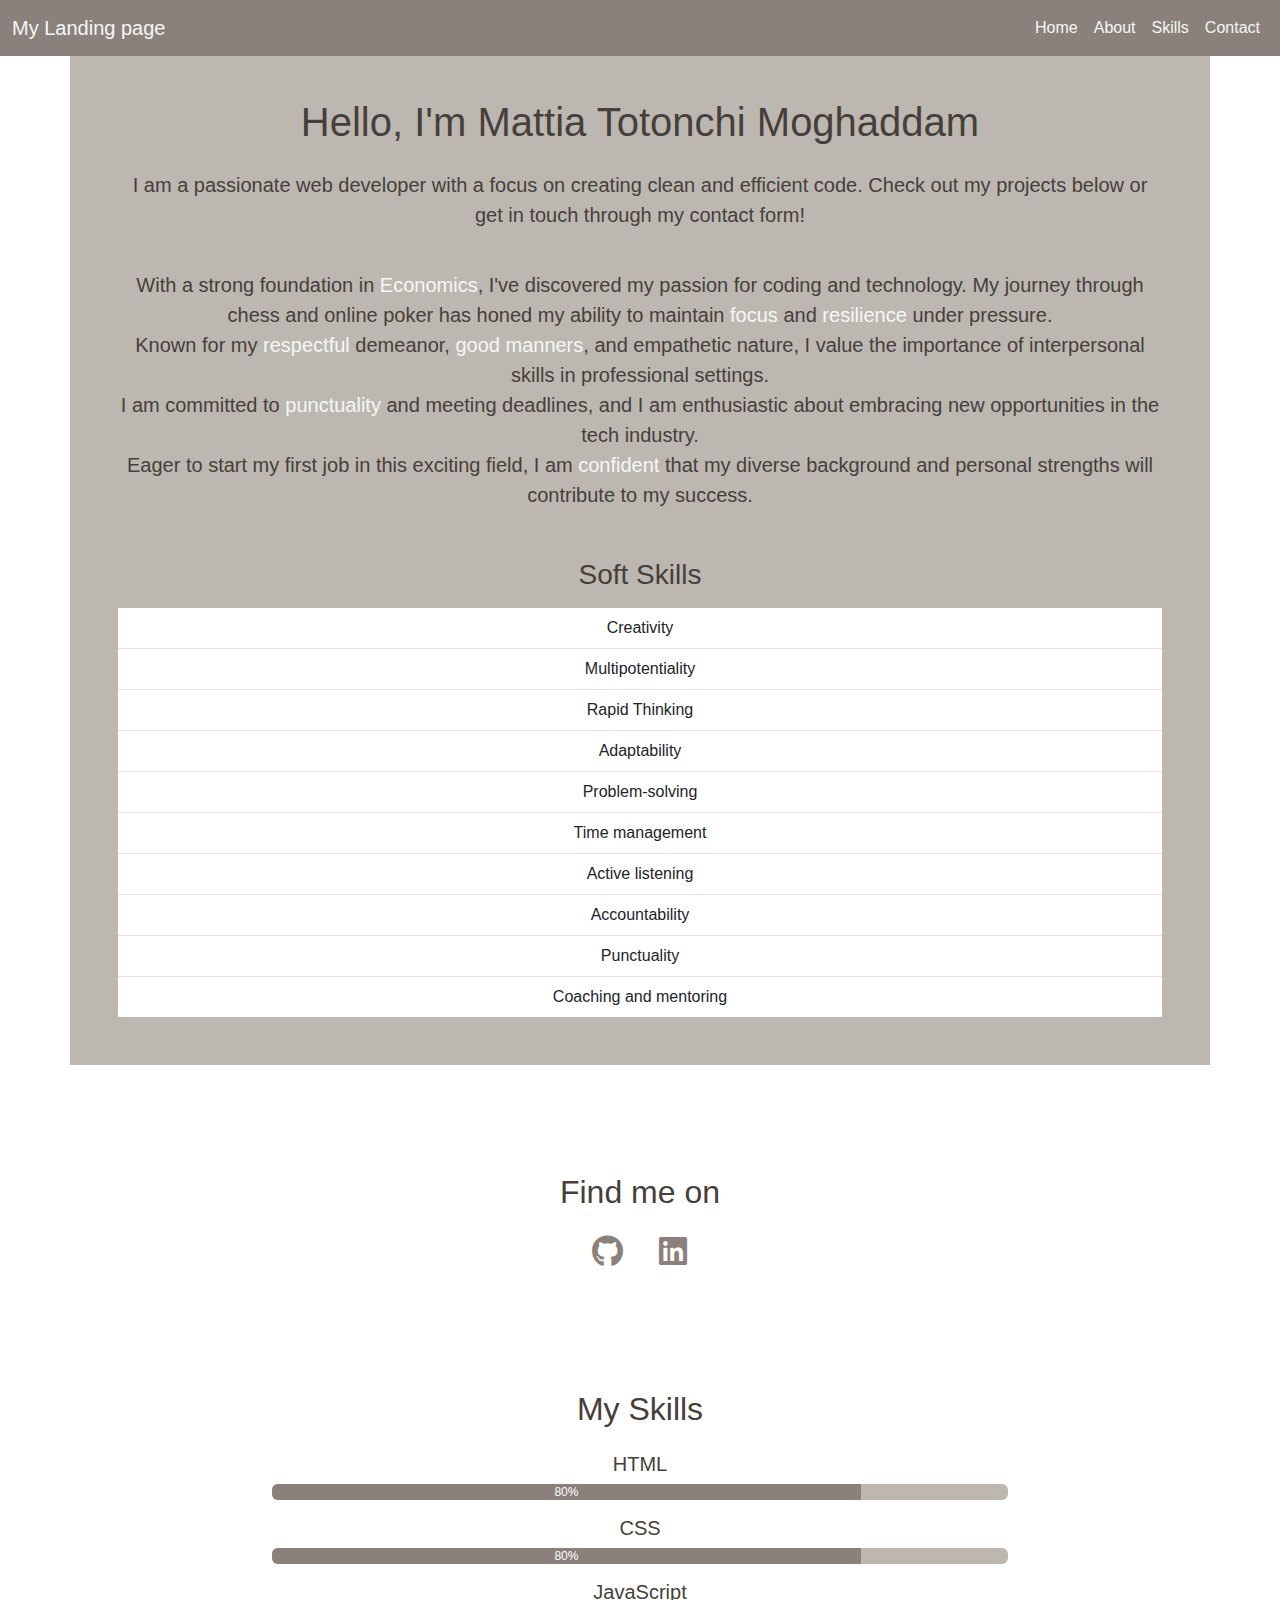
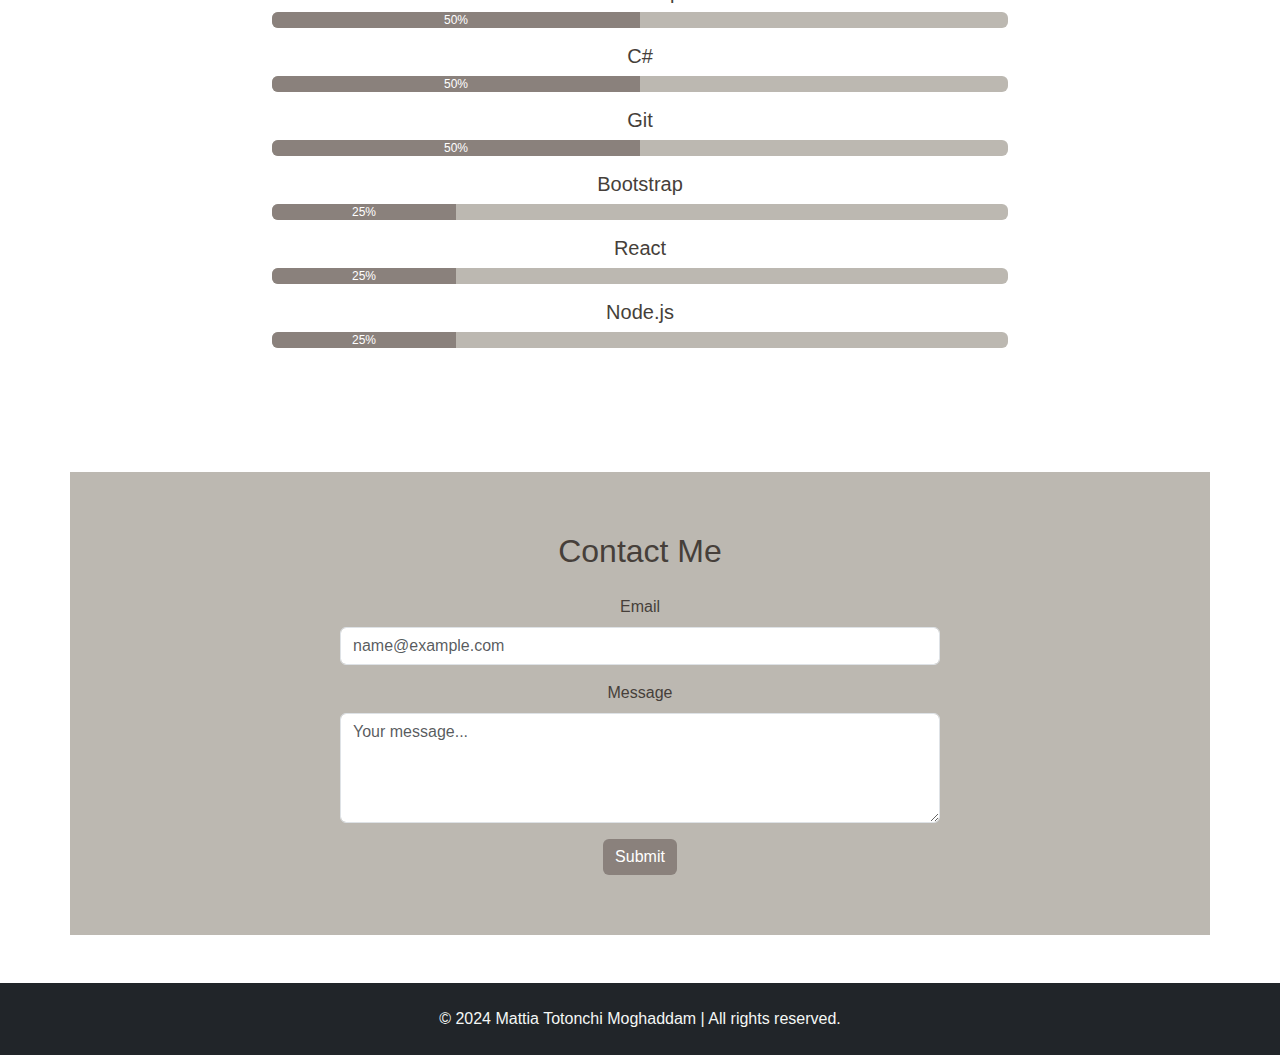
==== esercitazioni/bootstrap-landing_page/index.html @ 6051b634 "bootstrap page" ====
<!DOCTYPE html>
<html lang="en">

<head>
    <meta charset="UTF-8">
    <meta name="viewport" content="width=device-width, initial-scale=1.0">
    <title>My Landing Page</title>
    <!-- Bootstrap CDN -->
    <link href="https://cdn.jsdelivr.net/npm/bootstrap@5.3.3/dist/css/bootstrap.min.css" rel="stylesheet">
    <!-- Font Awesome CDN for Icons -->
    <link rel="stylesheet" href="https://cdnjs.cloudflare.com/ajax/libs/font-awesome/6.0.0-beta3/css/all.min.css">
    <style>
        /* Color Palette */
        :root {
            --primary-color: #8a817c;
            --background-light: #bcb8b1;
            --text-color-dark: #463f3a;
            --progress-bg: #bcb8b1;
            --melon: #E0AFA0;
        }

        body {
            font-family: Arial, sans-serif;
            margin-top: 50px;
            color: var(--text-color-dark);
        }

        /* Navbar styling */
        .navbar {
            background-color: var(--primary-color);
        }

        .navbar-brand,
        .navbar-nav .nav-link {
            color: #F4F7F5 !important;
        }

        .navbar-nav .nav-link:hover {
            color: var(--melon) !important;
        }

        /* Section styling */
        section {
            padding: 60px 0;
        }

        #about,
        #contact {
            background-color: var(--background-light);
        }

        /* Social links styling */
        #social-links a {
            color: var(--primary-color);
            margin: 0 15px;
        }

        #social-links a:hover {
            color: var(--melon);
        }

        /* Progress bars styling */
        .progress {
            background-color: var(--progress-bg);
        }

        .progress-bar {
            background-color: var(--primary-color);
        }

        /* Button styling */
        .btn-primary {
            background-color: var(--primary-color);
            border: none;
        }
        .btn-primary:hover {
            background-color: var(--melon);
        }

        /* Footer styling */
        footer {
            background-color: var(--primary-color);
            color: #F4F7F5;
        }

        footer p {
            margin: 0;
        }

        #softSkills li:hover {
            background-color: var(--melon);
        }
        #skills h5:hover {
            background-color: var(--melon);
        }
        span {
            color: #F4F7F5;
        }
    </style>
</head>

<body>
    <!-- Navbar -->
    <nav class="navbar navbar-expand-lg fixed-top">
        <div class="container-fluid">
            <a class="navbar-brand" href="#">My Landing page</a>
            <button class="navbar-toggler" type="button" data-bs-toggle="collapse" data-bs-target="#navbarNav"
                aria-controls="navbarNav" aria-expanded="false" aria-label="Toggle navigation">
                <span class="navbar-toggler-icon"></span>
            </button>
            <div class="collapse navbar-collapse" id="navbarNav">
                <ul class="navbar-nav ms-auto">
                    <li class="nav-item">
                        <a class="nav-link active" aria-current="page" href="#">Home</a>
                    </li>
                    <li class="nav-item">
                        <a class="nav-link" href="#about">About</a>
                    </li>
                    <li class="nav-item">
                        <a class="nav-link" href="#skills">Skills</a>
                    </li>
                    <li class="nav-item">
                        <a class="nav-link" href="#contact">Contact</a>
                    </li>
                </ul>
            </div>
        </div>
    </nav>

    <!-- Introduction Section -->
    <section id="about" class="container my-5 p-lg-5 text-center">
        <h1 class="mb-4">Hello, I'm Mattia Totonchi Moghaddam</h1>
        <p class="lead">I am a passionate web developer with a focus on creating clean and efficient code. Check out my
            projects below or get in touch through my contact form!</p>
        <br>
        <p class="lead">With a strong foundation in <span>Economics</span>, I've discovered my passion for coding and technology. My
            journey through chess and online poker has honed my ability to maintain <span>focus</span> and <span>resilience</span> under
            pressure.<br>
            Known for my <span>respectful</span> demeanor, <span>good manners</span>, and empathetic nature, I value the importance of
            interpersonal skills in professional settings.<br>
            I am committed to <span>punctuality</span> and meeting deadlines, and I am enthusiastic about embracing new opportunities
            in the tech industry.<br>
            Eager to start my first job in this exciting field, I am <span>confident</span> that my diverse background and personal
            strengths will contribute to my success.
        </p>

        <!-- Soft Skills List -->
        <h3 class="mt-5 mb-3">Soft Skills</h3>
        <ul id="softSkills" class="list-group list-group-flush text-start text-sm-center">
            <li class="list-group-item">Creativity</li>
            <li class="list-group-item">Multipotentiality</li>
            <li class="list-group-item">Rapid Thinking</li>
            <li class="list-group-item">Adaptability</li>
            <li class="list-group-item">Problem-solving</li>
            <li class="list-group-item">Time management</li>
            <li class="list-group-item">Active listening</li>
            <li class="list-group-item">Accountability</li>
            <li class="list-group-item">Punctuality</li>
            <li class="list-group-item">Coaching and mentoring</li>
        </ul>
    </section>

    <!-- Social Links -->
    <section id="social-links" class="container text-center">
        <h2 class="mb-4">Find me on</h2>
        <a style="text-decoration: none" href="https://github.com/mtm90" target="_blank" class="me-3">
            <i class="fab fa-github fa-2x"></i>
        </a>
        <a href="https://www.linkedin.com/in/mtm90" target="_blank" class="me-3">
            <i class="fab fa-linkedin fa-2x"></i>
        </a>
    </section>

    <!-- Skills Section with Progress Bars -->
    <section id="skills" class="container text-center">
        <h2 class="mb-4">My Skills</h2>
        <div class="row">
            <div id="skills" class="col-lg-8 col-md-10 mx-auto">
                <h5>HTML</h5>
                <div class="progress mb-3">
                    <div class="progress-bar" role="progressbar" style="width: 80%;">80%</div>
                </div>
                <h5>CSS</h5>
                <div class="progress mb-3">
                    <div class="progress-bar" role="progressbar" style="width: 80%;">80%</div>
                </div>
                <h5>JavaScript</h5>
                <div class="progress mb-3">
                    <div class="progress-bar" role="progressbar" style="width: 50%;">50%</div>
                </div>
                <h5>C#</h5>
                <div class="progress mb-3">
                    <div class="progress-bar" role="progressbar" style="width: 50%;">50%</div>
                </div>
                <h5>Git</h5>
                <div class="progress mb-3">
                    <div class="progress-bar" role="progressbar" style="width: 50%;">50%</div>
                </div>
                <h5>Bootstrap</h5>
                <div class="progress mb-3">
                    <div class="progress-bar" role="progressbar" style="width: 25%;">25%</div>
                </div>
                <h5>React</h5>
                <div class="progress mb-3">
                    <div class="progress-bar" role="progressbar" style="width: 25%;">25%</div>
                </div>
                <h5>Node.js</h5>
                <div class="progress mb-3">
                    <div class="progress-bar" role="progressbar" style="width: 25%;">25%</div>
                </div>
            </div>
        </div>
    </section>

    <!-- Contact Section with Form -->
    <section id="contact" class="container my-5 text-center">
        <h2 class="mb-4">Contact Me</h2>
        <form class="mx-auto" style="max-width: 600px;">
            <div class="mb-3">
                <label for="email" class="form-label">Email</label>
                <input type="email" class="form-control" id="email" placeholder="name@example.com" required>
            </div>
            <div class="mb-3">
                <label for="message" class="form-label">Message</label>
                <textarea class="form-control" id="message" rows="4" placeholder="Your message..." required></textarea>
            </div>
            <button type="submit" class="btn btn-primary">Submit</button>
        </form>
    </section>

    <!-- Footer -->
    <footer class="bg-dark py-4">
        <div class="container text-center">
            <p>&copy; 2024 Mattia Totonchi Moghaddam | All rights reserved.</p>
        </div>
    </footer>

    <!-- Bootstrap JS -->
    <script src="https://cdn.jsdelivr.net/npm/bootstrap@5.3.3/dist/js/bootstrap.bundle.min.js"></script>
</body>

</html>
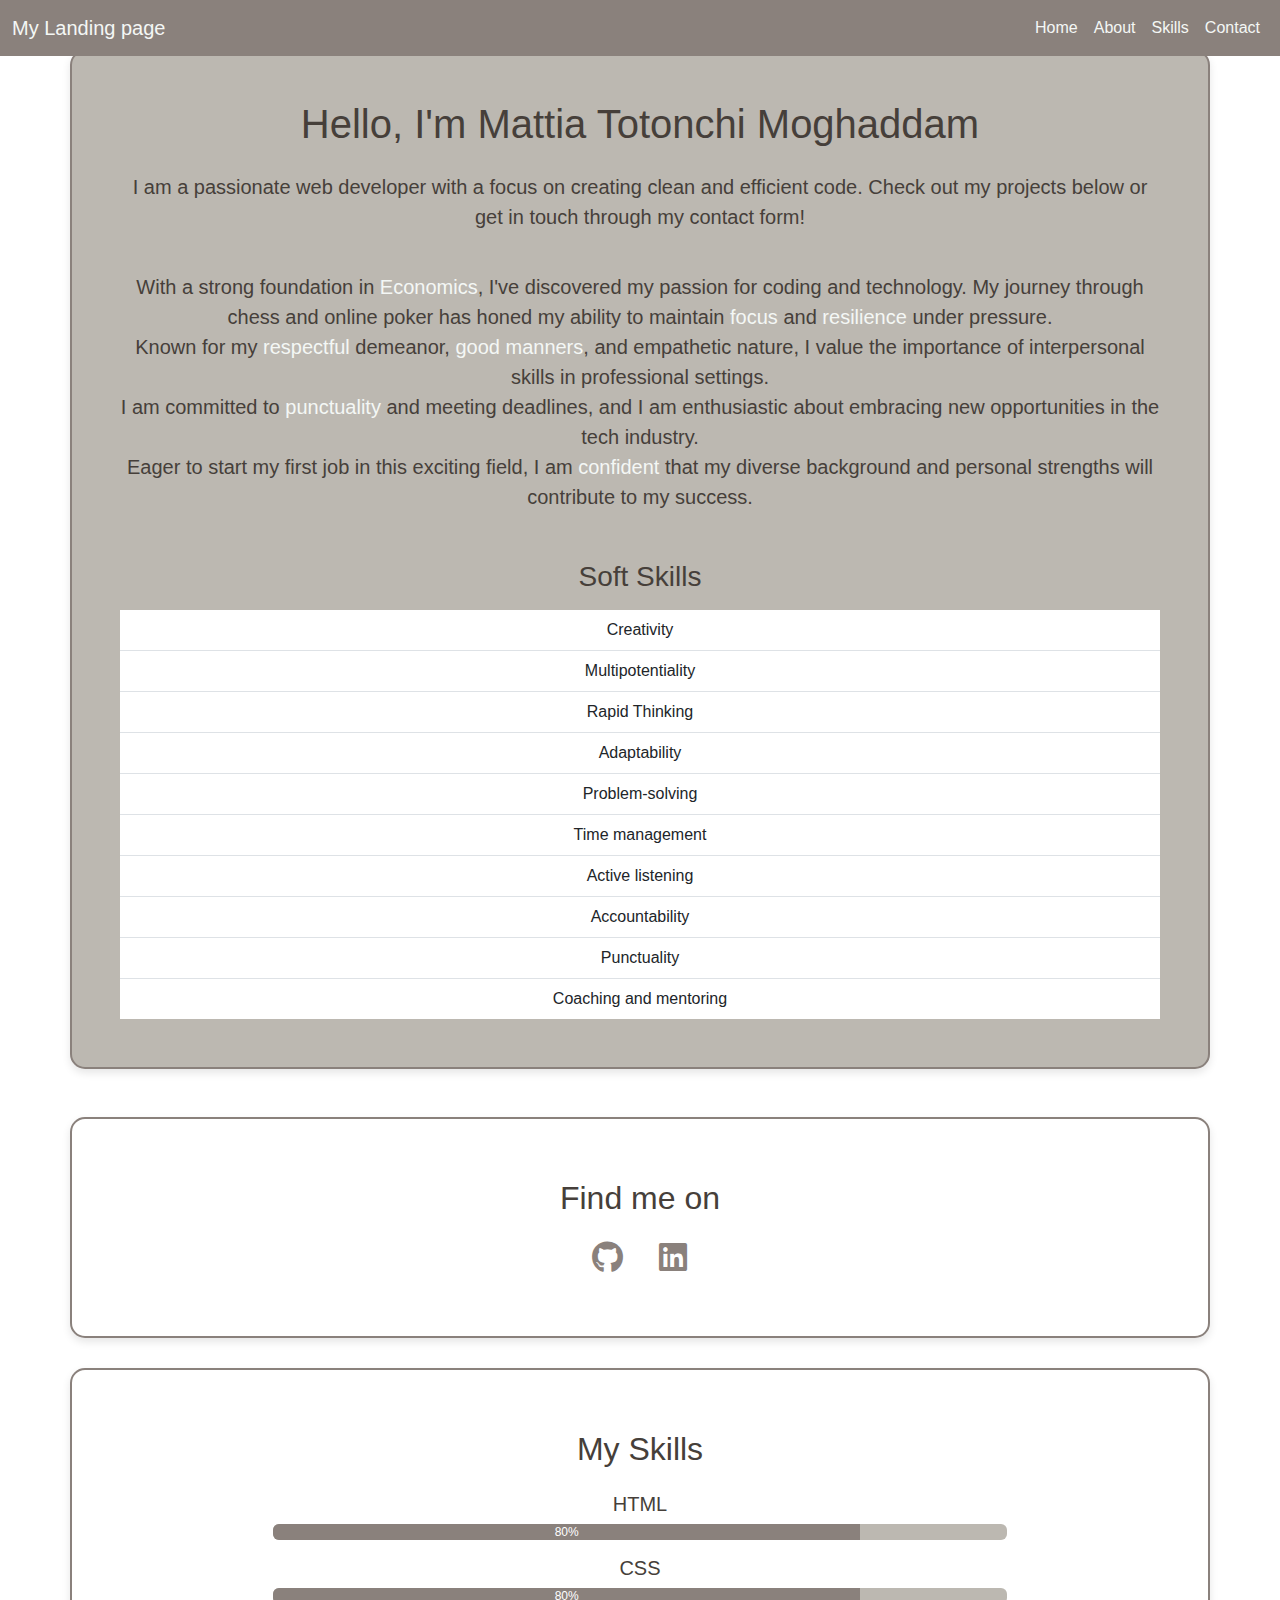
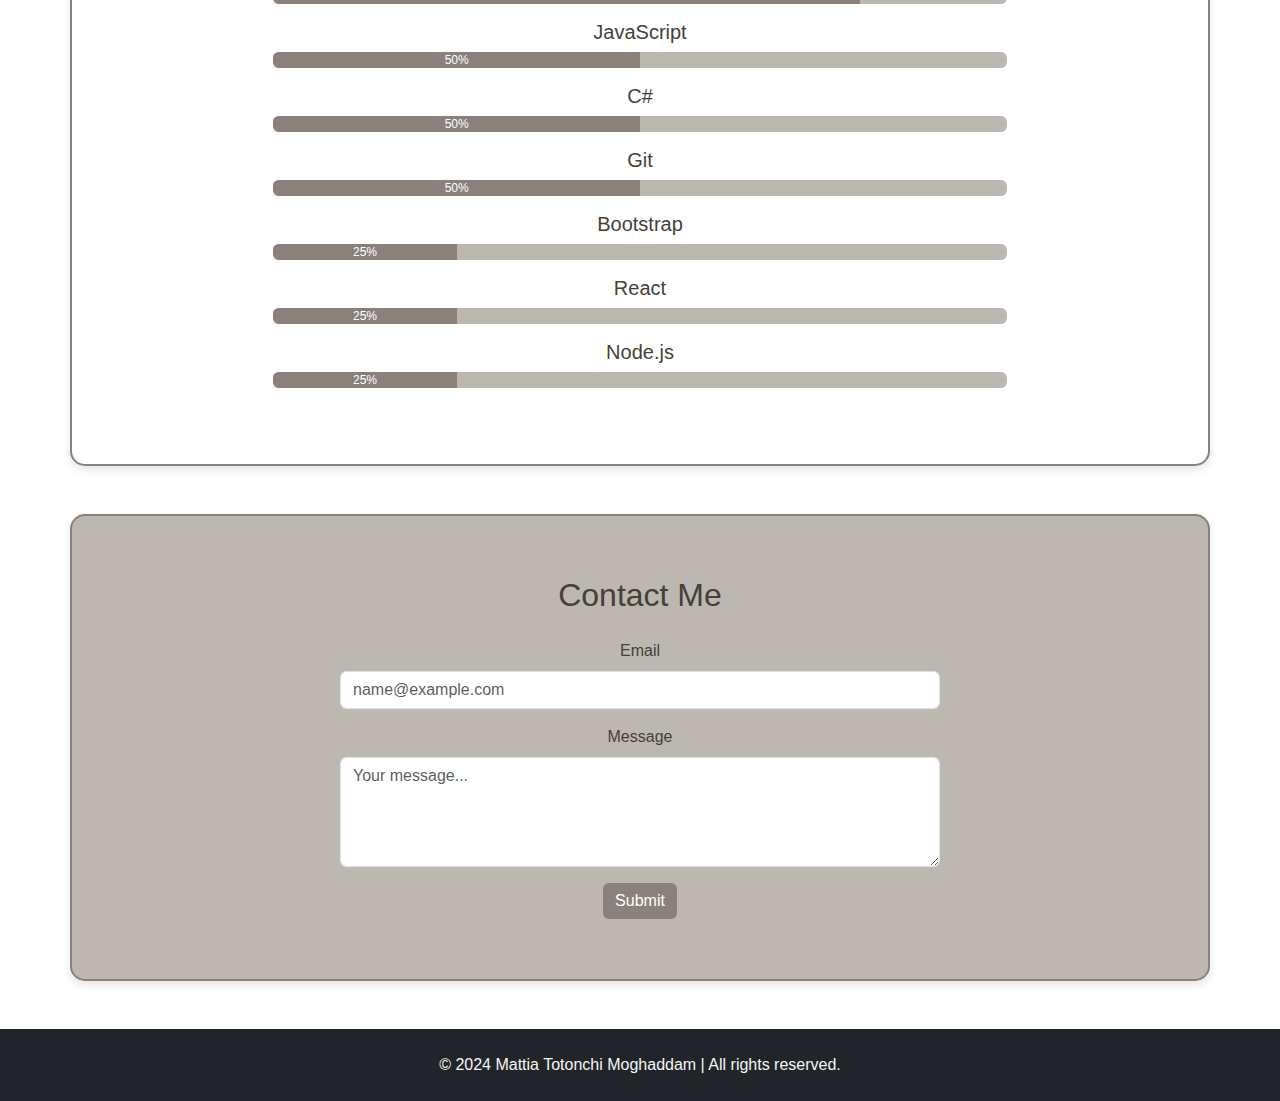
==== commit 6438a4ff: "new stuff" ====
--- a/esercitazioni/bootstrap-landing_page/index.html
+++ b/esercitazioni/bootstrap-landing_page/index.html
@@ -39,9 +39,14 @@
             color: var(--melon) !important;
         }
 
-        /* Section styling */
+        /* Section styling with borders, rounded corners, and box shadow */
         section {
             padding: 60px 0;
+            border: 2px solid var(--primary-color);
+            border-radius: 15px;
+            box-shadow: 0 4px 8px rgba(0, 0, 0, 0.1);
+            margin-bottom: 30px;
+            background-color: white;
         }
 
         #about,
@@ -73,6 +78,7 @@
             background-color: var(--primary-color);
             border: none;
         }
+
         .btn-primary:hover {
             background-color: var(--melon);
         }
@@ -87,12 +93,15 @@
             margin: 0;
         }
 
+        /* Hover effects */
         #softSkills li:hover {
             background-color: var(--melon);
         }
+
         #skills h5:hover {
             background-color: var(--melon);
         }
+
         span {
             color: #F4F7F5;
         }
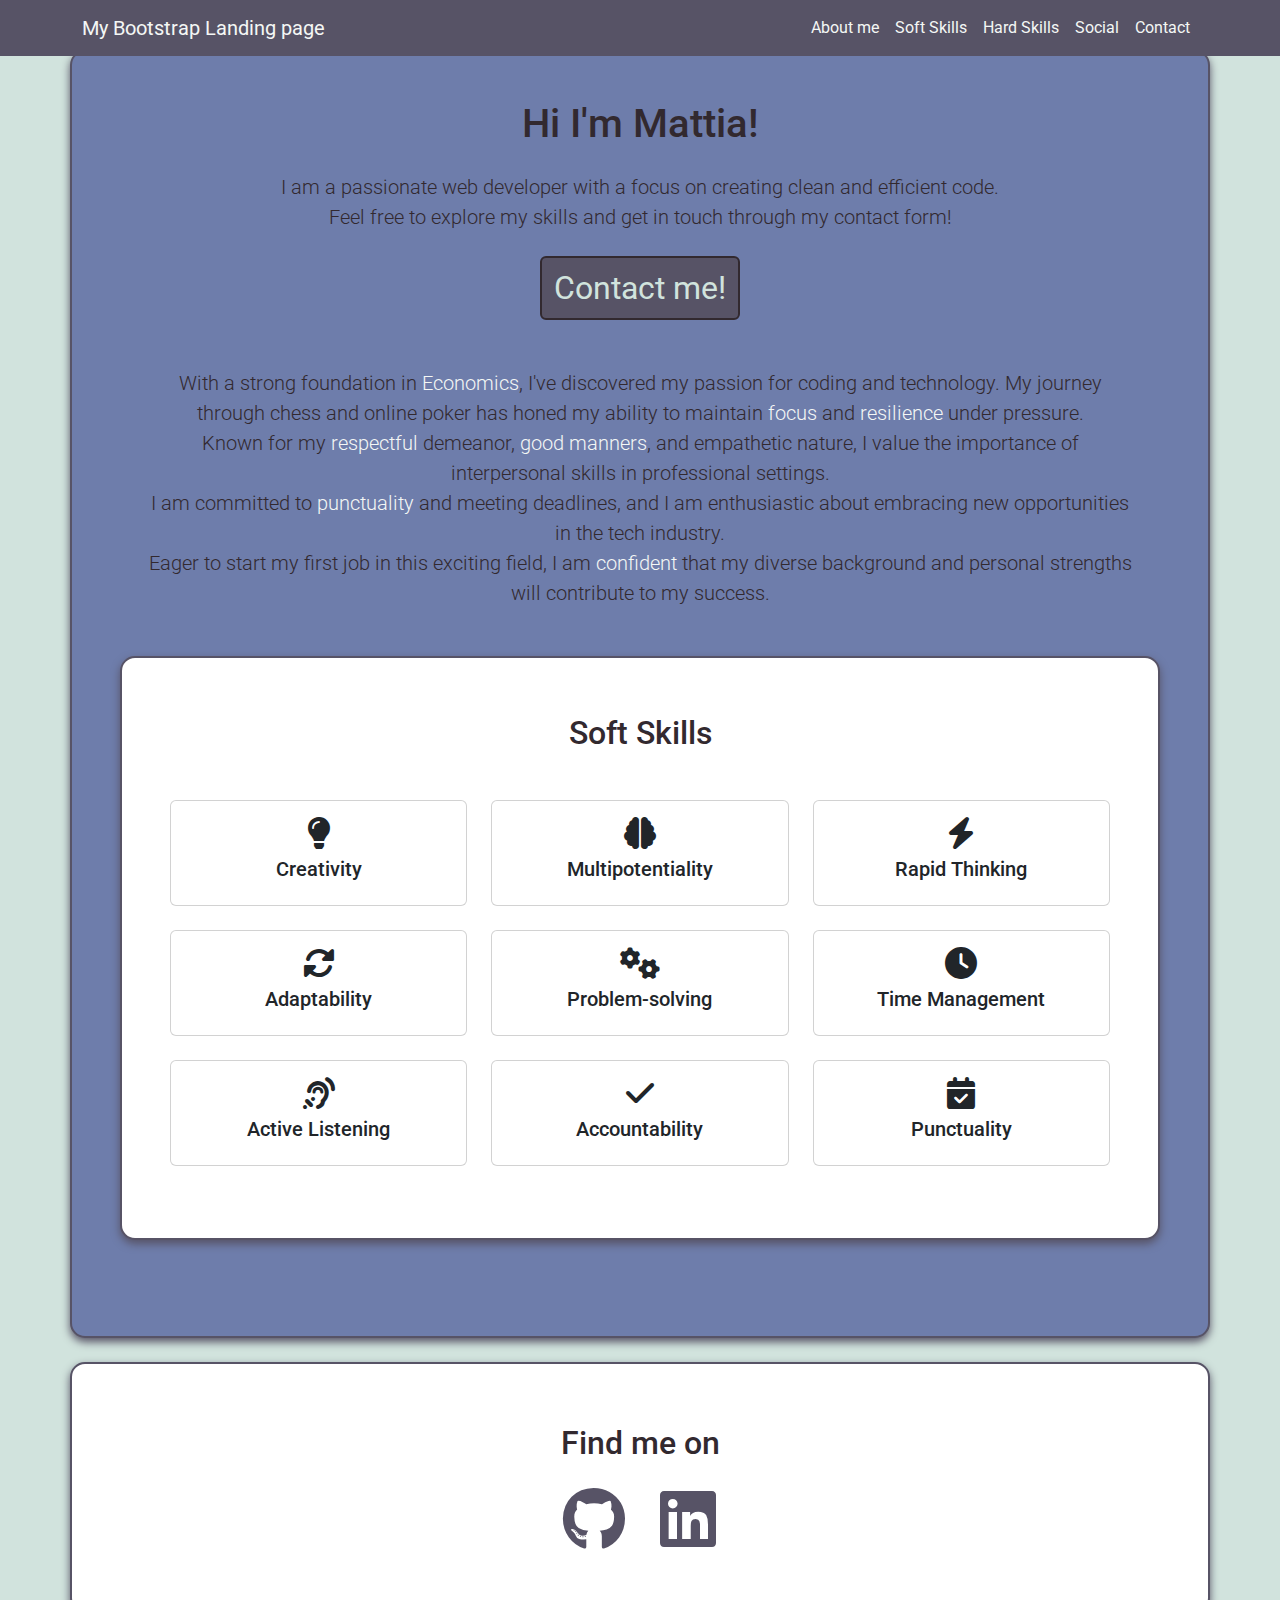
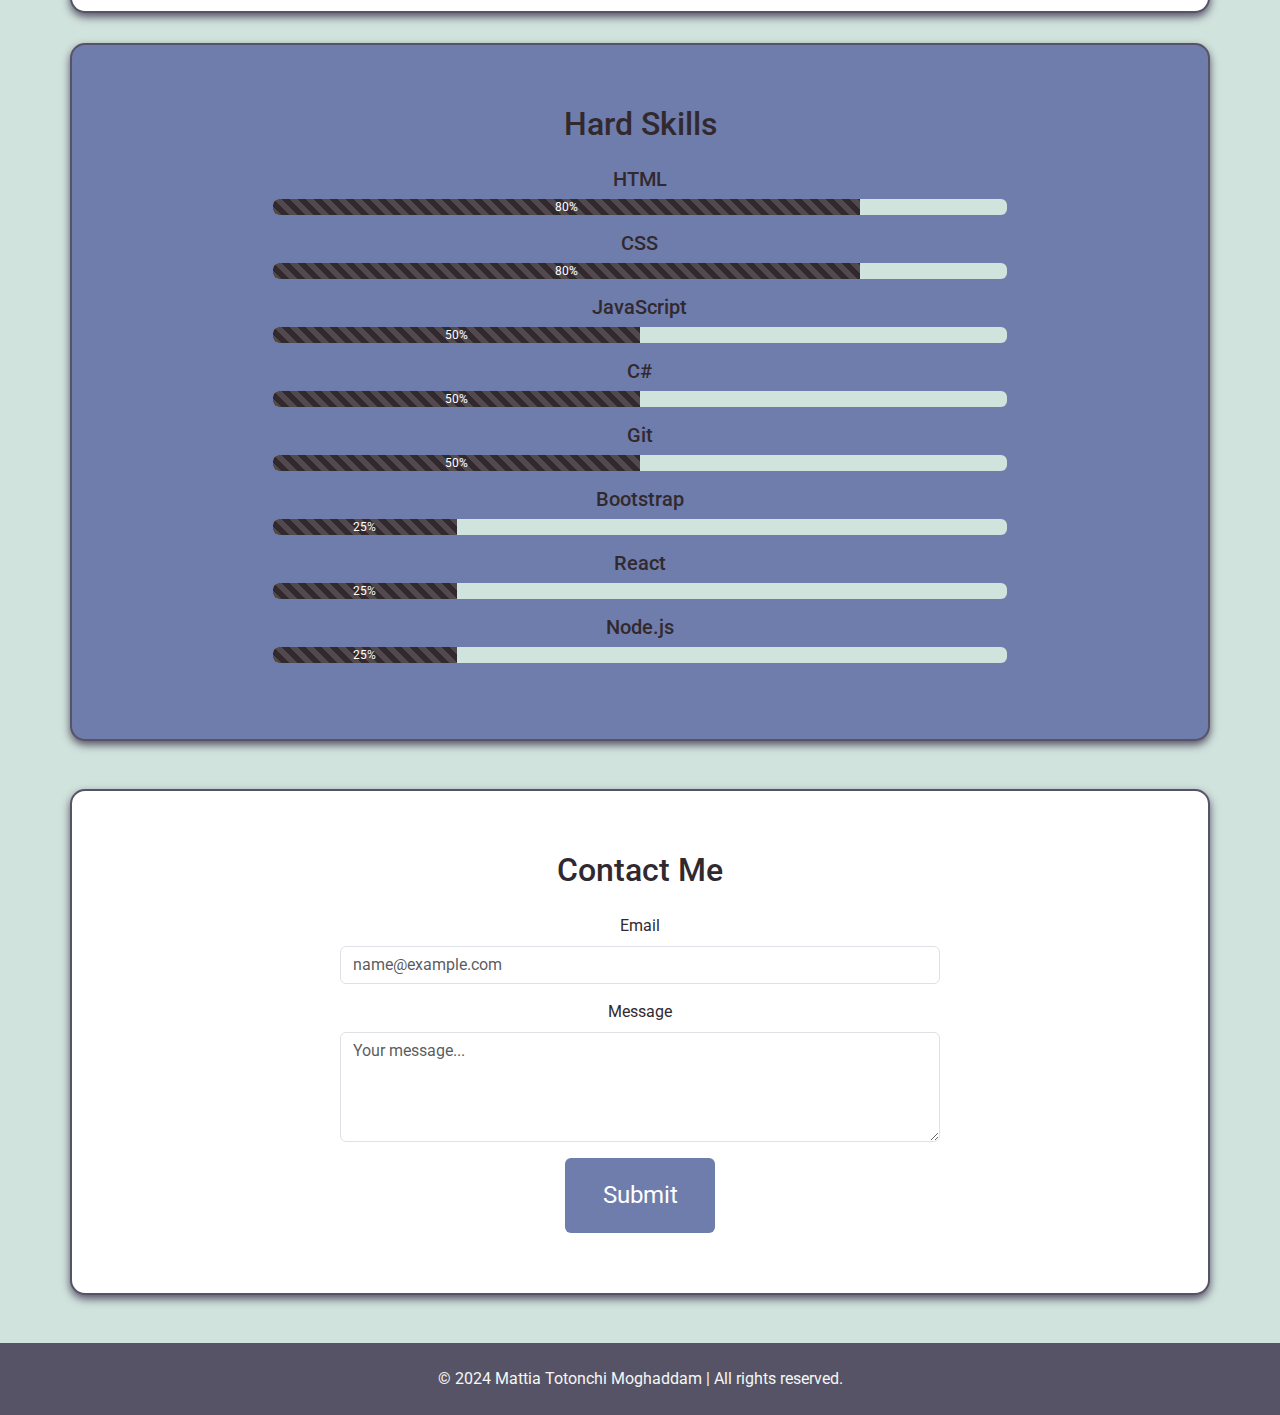
==== commit d71b8c91: "friday's changes" ====
--- a/esercitazioni/bootstrap-landing_page/index.html
+++ b/esercitazioni/bootstrap-landing_page/index.html
@@ -1,251 +1,525 @@
 <!DOCTYPE html>
 <html lang="en">
-
-<head>
-    <meta charset="UTF-8">
-    <meta name="viewport" content="width=device-width, initial-scale=1.0">
+  <head>
+    <meta charset="UTF-8" />
+    <meta name="viewport" content="width=device-width, initial-scale=1.0" />
     <title>My Landing Page</title>
     <!-- Bootstrap CDN -->
-    <link href="https://cdn.jsdelivr.net/npm/bootstrap@5.3.3/dist/css/bootstrap.min.css" rel="stylesheet">
+    <link
+      href="https://cdn.jsdelivr.net/npm/bootstrap@5.3.3/dist/css/bootstrap.min.css"
+      rel="stylesheet"
+    />
     <!-- Font Awesome CDN for Icons -->
-    <link rel="stylesheet" href="https://cdnjs.cloudflare.com/ajax/libs/font-awesome/6.0.0-beta3/css/all.min.css">
+    <link
+      rel="stylesheet"
+      href="https://cdnjs.cloudflare.com/ajax/libs/font-awesome/6.0.0-beta3/css/all.min.css"
+    />
+    <link rel="preconnect" href="https://fonts.googleapis.com" />
+    <link rel="preconnect" href="https://fonts.gstatic.com" crossorigin />
+    <link
+      href="https://fonts.googleapis.com/css2?family=Roboto:ital,wght@0,100;0,300;0,400;0,500;0,700;0,900;1,100;1,300;1,400;1,500;1,700;1,900&display=swap"
+      rel="stylesheet"
+    />
     <style>
-        /* Color Palette */
-        :root {
-            --primary-color: #8a817c;
-            --background-light: #bcb8b1;
-            --text-color-dark: #463f3a;
-            --progress-bg: #bcb8b1;
-            --melon: #E0AFA0;
-        }
-
-        body {
-            font-family: Arial, sans-serif;
-            margin-top: 50px;
-            color: var(--text-color-dark);
-        }
-
-        /* Navbar styling */
-        .navbar {
-            background-color: var(--primary-color);
-        }
-
-        .navbar-brand,
-        .navbar-nav .nav-link {
-            color: #F4F7F5 !important;
-        }
-
-        .navbar-nav .nav-link:hover {
-            color: var(--melon) !important;
-        }
-
-        /* Section styling with borders, rounded corners, and box shadow */
-        section {
-            padding: 60px 0;
-            border: 2px solid var(--primary-color);
-            border-radius: 15px;
-            box-shadow: 0 4px 8px rgba(0, 0, 0, 0.1);
-            margin-bottom: 30px;
-            background-color: white;
-        }
-
-        #about,
-        #contact {
-            background-color: var(--background-light);
-        }
-
-        /* Social links styling */
-        #social-links a {
-            color: var(--primary-color);
-            margin: 0 15px;
-        }
-
-        #social-links a:hover {
-            color: var(--melon);
-        }
-
-        /* Progress bars styling */
-        .progress {
-            background-color: var(--progress-bg);
-        }
-
-        .progress-bar {
-            background-color: var(--primary-color);
-        }
-
-        /* Button styling */
-        .btn-primary {
-            background-color: var(--primary-color);
-            border: none;
-        }
-
-        .btn-primary:hover {
-            background-color: var(--melon);
-        }
-
-        /* Footer styling */
-        footer {
-            background-color: var(--primary-color);
-            color: #F4F7F5;
-        }
-
-        footer p {
-            margin: 0;
-        }
-
-        /* Hover effects */
-        #softSkills li:hover {
-            background-color: var(--melon);
-        }
-
-        #skills h5:hover {
-            background-color: var(--melon);
-        }
-
-        span {
-            color: #F4F7F5;
-        }
+      /* Color Palette */
+      :root {
+        --primary-color: #575366;
+        --background-light: #6e7dab;
+        --text-color-dark: #32292f;
+        --progress-bg: #d1e3dd;
+        --melon: #5762d5;
+      }
+
+      body {
+        font-family: "Roboto", sans-serif;
+        margin-top: 50px;
+        color: var(--text-color-dark);
+        background-color: var(--progress-bg);
+      }
+
+      /* Navbar styling */
+      .navbar {
+        background-color: var(--primary-color);
+      }
+
+      .navbar-brand,
+      .navbar-nav .nav-link {
+        color: #f4f7f5 !important;
+      }
+
+      .navbar-nav .nav-link:hover {
+        color: var(--progress-bg) !important;
+      }
+
+      /* Section styling with borders, rounded corners, and box shadow */
+      section {
+        padding: 60px 0;
+        border: 2px solid var(--primary-color);
+        border-radius: 15px;
+        box-shadow: 0 4px 8px var(--primary-color);
+        margin-bottom: 30px;
+        background-color: white;
+      }
+
+      #about {
+        background-color: var(--background-light);
+      }
+      #contact {
+        background-color: white;
+      }
+
+      /* Social links styling */
+      #social-links a {
+        color: var(--primary-color);
+        margin: 0 15px;
+      }
+
+      #social-links a:hover {
+        color: var(--melon);
+      }
+
+      /* Progress bars styling */
+      .progress {
+        background-color: var(--progress-bg);
+      }
+
+      .progress-bar {
+        background-color: var(--text-color-dark);
+      }
+
+      /* Button styling */
+      .btn-primary {
+        background-color: var(--background-light);
+        border: none;
+        color: white;
+        width: 150px;
+        height: 75px;
+        font-size: x-large;
+      }
+
+      .btn-primary:hover {
+        background-color: var(--progress-bg);
+        color: var(--text-color-dark);
+      }
+      #get-in-touch {
+        background-color: var(--primary-color);
+        font-size: xx-large;
+        width: fit-content;
+        border: 2px solid var(--text-color-dark);
+      }
+      #get-in-touch a {
+        text-decoration: none;
+        color: var(--progress-bg);
+      }
+      #get-in-touch:hover {
+        background-color: var(--progress-bg);
+      }
+      #get-in-touch a:hover {
+        color: var(--text-color-dark);
+      }
+
+      /* Footer styling */
+      footer {
+        background-color: var(--primary-color);
+        color: #f4f7f5;
+      }
+
+      footer p {
+        margin: 0;
+      }
+
+      /* Hover effects */
+      #softSkills li:hover {
+        background-color: var(--melon);
+      }
+      #skills {
+        background-color: var(--background-light);
+      }
+
+      span {
+        color: #f4f7f5;
+      }
+      .tooltip-inner {
+        background-color: var(
+          --primary-color
+        ) !important; /* Tooltip background */
+        color: var(--progress-bg) !important; /* Tooltip text color */
+        border: 1px dotted var(--melon) !important; /* Tooltip border */
+      }
+
+      .tooltip-arrow {
+        border-top-color: var(
+          --primary-color
+        ) !important; /* Tooltip arrow color */
+      }
     </style>
-</head>
-
-<body>
+  </head>
+
+  <body>
     <!-- Navbar -->
     <nav class="navbar navbar-expand-lg fixed-top">
-        <div class="container-fluid">
-            <a class="navbar-brand" href="#">My Landing page</a>
-            <button class="navbar-toggler" type="button" data-bs-toggle="collapse" data-bs-target="#navbarNav"
-                aria-controls="navbarNav" aria-expanded="false" aria-label="Toggle navigation">
-                <span class="navbar-toggler-icon"></span>
-            </button>
-            <div class="collapse navbar-collapse" id="navbarNav">
-                <ul class="navbar-nav ms-auto">
-                    <li class="nav-item">
-                        <a class="nav-link active" aria-current="page" href="#">Home</a>
-                    </li>
-                    <li class="nav-item">
-                        <a class="nav-link" href="#about">About</a>
-                    </li>
-                    <li class="nav-item">
-                        <a class="nav-link" href="#skills">Skills</a>
-                    </li>
-                    <li class="nav-item">
-                        <a class="nav-link" href="#contact">Contact</a>
-                    </li>
-                </ul>
-            </div>
+      <div class="container">
+        <a id="brand" class="navbar-brand" href="#"
+          >My Bootstrap Landing page</a
+        >
+        <button
+          class="navbar-toggler"
+          type="button"
+          data-bs-toggle="collapse"
+          data-bs-target="#navbarNav"
+          aria-controls="navbarNav"
+          aria-expanded="false"
+          aria-label="Toggle navigation"
+        >
+          <span class="navbar-toggler-icon"></span>
+        </button>
+        <div class="collapse navbar-collapse" id="navbarNav">
+          <ul class="navbar-nav ms-auto">
+            <li class="nav-item">
+              <a class="nav-link" href="#about">About me</a>
+            </li>
+            <li class="nav-item">
+              <a class="nav-link" href="#soft">Soft Skills</a>
+            </li>
+            <li class="nav-item">
+              <a class="nav-link" href="#skills">Hard Skills</a>
+            </li>
+            <li class="nav-item">
+              <a class="nav-link" href="#social-links">Social</a>
+            </li>
+            <li class="nav-item">
+              <a class="nav-link" href="#contact">Contact</a>
+            </li>
+          </ul>
         </div>
+      </div>
     </nav>
 
     <!-- Introduction Section -->
-    <section id="about" class="container my-5 p-lg-5 text-center">
-        <h1 class="mb-4">Hello, I'm Mattia Totonchi Moghaddam</h1>
-        <p class="lead">I am a passionate web developer with a focus on creating clean and efficient code. Check out my
-            projects below or get in touch through my contact form!</p>
-        <br>
-        <p class="lead">With a strong foundation in <span>Economics</span>, I've discovered my passion for coding and technology. My
-            journey through chess and online poker has honed my ability to maintain <span>focus</span> and <span>resilience</span> under
-            pressure.<br>
-            Known for my <span>respectful</span> demeanor, <span>good manners</span>, and empathetic nature, I value the importance of
-            interpersonal skills in professional settings.<br>
-            I am committed to <span>punctuality</span> and meeting deadlines, and I am enthusiastic about embracing new opportunities
-            in the tech industry.<br>
-            Eager to start my first job in this exciting field, I am <span>confident</span> that my diverse background and personal
-            strengths will contribute to my success.
-        </p>
-
-        <!-- Soft Skills List -->
-        <h3 class="mt-5 mb-3">Soft Skills</h3>
-        <ul id="softSkills" class="list-group list-group-flush text-start text-sm-center">
-            <li class="list-group-item">Creativity</li>
-            <li class="list-group-item">Multipotentiality</li>
-            <li class="list-group-item">Rapid Thinking</li>
-            <li class="list-group-item">Adaptability</li>
-            <li class="list-group-item">Problem-solving</li>
-            <li class="list-group-item">Time management</li>
-            <li class="list-group-item">Active listening</li>
-            <li class="list-group-item">Accountability</li>
-            <li class="list-group-item">Punctuality</li>
-            <li class="list-group-item">Coaching and mentoring</li>
-        </ul>
+    <section id="about" class="container my-4 p-lg-5 text-center">
+      <h1 class="mb-4">Hi I'm Mattia!</h1>
+      <p class="lead me-4 ms-4">
+        I am a passionate web developer with a focus on creating clean and
+        efficient code. <br />
+        Feel free to explore my skills and get in touch through my contact form!
+      </p>
+      <button id="get-in-touch" type="submit" class="btn mt-2">
+        <a href="#contact">Contact me!</a>
+      </button>
+      <br />
+      <br />
+      <br />
+      <p class="lead me-4 ms-4">
+        With a strong foundation in <span>Economics</span>, I've discovered my
+        passion for coding and technology. My journey through chess and online
+        poker has honed my ability to maintain <span>focus</span> and
+        <span>resilience</span> under pressure.<br />
+        Known for my <span>respectful</span> demeanor,
+        <span>good manners</span>, and empathetic nature, I value the importance
+        of interpersonal skills in professional settings.<br />
+        I am committed to <span>punctuality</span> and meeting deadlines, and I
+        am enthusiastic about embracing new opportunities in the tech
+        industry.<br />
+        Eager to start my first job in this exciting field, I am
+        <span>confident</span> that my diverse background and personal strengths
+        will contribute to my success.
+      </p>
+
+      <!-- Soft Skills Section with Bootstrap Cards -->
+      <section id="soft" class="container my-5 p-lg-5 text-center">
+        <h2 class="mt-2 mb-5">Soft Skills</h2>
+        <div class="row">
+          <div class="col-md-4 mb-4">
+            <div
+              class="card text-center"
+              data-bs-toggle="tooltip"
+              data-bs-placement="top"
+              title="Creativity allows me to find innovative solutions, think outside the box, and come up with unique ideas for challenges."
+            >
+              <div class="card-body">
+                <i class="fas fa-lightbulb fa-2x mb-2"></i>
+                <h5 class="card-title">Creativity</h5>
+              </div>
+            </div>
+          </div>
+          <div class="col-md-4 mb-4">
+            <div
+              class="card text-center"
+              data-bs-toggle="tooltip"
+              data-bs-placement="top"
+              title="Being multipotential allows me to excel in various domains and bring knowledge from different areas to solve complex problems."
+            >
+              <div class="card-body">
+                <i class="fas fa-brain fa-2x mb-2"></i>
+                <h5 class="card-title">Multipotentiality</h5>
+              </div>
+            </div>
+          </div>
+          <div class="col-md-4 mb-4">
+            <div
+              class="card text-center"
+              data-bs-toggle="tooltip"
+              data-bs-placement="top"
+              title="I can think on my feet, quickly process information, and come up with effective solutions under pressure."
+            >
+              <div class="card-body">
+                <i class="fas fa-bolt fa-2x mb-2"></i>
+                <h5 class="card-title">Rapid Thinking</h5>
+              </div>
+            </div>
+          </div>
+          <div class="col-md-4 mb-4">
+            <div
+              class="card text-center"
+              data-bs-toggle="tooltip"
+              data-bs-placement="top"
+              title="I adapt to new environments and challenges with ease, ensuring that I am always ready to pivot and learn."
+            >
+              <div class="card-body">
+                <i class="fas fa-sync-alt fa-2x mb-2"></i>
+                <h5 class="card-title">Adaptability</h5>
+              </div>
+            </div>
+          </div>
+          <div class="col-md-4 mb-4">
+            <div
+              class="card text-center"
+              data-bs-toggle="tooltip"
+              data-bs-placement="top"
+              title="A strong problem-solver, I approach obstacles methodically, breaking down complex issues to find the best possible solutions."
+            >
+              <div class="card-body">
+                <i class="fas fa-cogs fa-2x mb-2"></i>
+                <h5 class="card-title">Problem-solving</h5>
+              </div>
+            </div>
+          </div>
+          <div class="col-md-4 mb-4">
+            <div
+              class="card text-center"
+              data-bs-toggle="tooltip"
+              data-bs-placement="top"
+              title="I manage my time effectively, balancing multiple projects and deadlines without compromising on the quality of my work."
+            >
+              <div class="card-body">
+                <i class="fas fa-clock fa-2x mb-2"></i>
+                <h5 class="card-title">Time Management</h5>
+              </div>
+            </div>
+          </div>
+          <div class="col-md-4 mb-4">
+            <div
+              class="card text-center"
+              data-bs-toggle="tooltip"
+              data-bs-placement="top"
+              title="Active listening helps me understand others’ needs fully, making communication more efficient and avoiding misunderstandings."
+            >
+              <div class="card-body">
+                <i class="fas fa-ear-listen fa-2x mb-2"></i>
+                <h5 class="card-title">Active Listening</h5>
+              </div>
+            </div>
+          </div>
+          <div class="col-md-4 mb-4">
+            <div
+              class="card text-center"
+              data-bs-toggle="tooltip"
+              data-bs-placement="top"
+              title="I take responsibility for my actions and deliver on promises, ensuring accountability in every task I take on."
+            >
+              <div class="card-body">
+                <i class="fas fa-check fa-2x mb-2"></i>
+                <h5 class="card-title">Accountability</h5>
+              </div>
+            </div>
+          </div>
+          <div class="col-md-4 mb-4">
+            <div
+              class="card text-center"
+              data-bs-toggle="tooltip"
+              data-bs-placement="top"
+              title="I value punctuality, always ensuring I meet deadlines and commitments, which reflects my professional reliability."
+            >
+              <div class="card-body">
+                <i class="fas fa-calendar-check fa-2x mb-2"></i>
+                <h5 class="card-title">Punctuality</h5>
+              </div>
+            </div>
+          </div>
+        </div>
+      </section>
     </section>
 
     <!-- Social Links -->
     <section id="social-links" class="container text-center">
-        <h2 class="mb-4">Find me on</h2>
-        <a style="text-decoration: none" href="https://github.com/mtm90" target="_blank" class="me-3">
-            <i class="fab fa-github fa-2x"></i>
-        </a>
-        <a href="https://www.linkedin.com/in/mtm90" target="_blank" class="me-3">
-            <i class="fab fa-linkedin fa-2x"></i>
-        </a>
+      <h2 class="mb-4">Find me on</h2>
+      <a
+        style="text-decoration: none"
+        href="https://github.com/mtm90"
+        target="_blank"
+        class="me-3"
+      >
+        <i class="fab fa-github fa-4x"></i>
+      </a>
+      <a href="https://www.linkedin.com/in/mtm90" target="_blank" class="me-3">
+        <i class="fab fa-linkedin fa-4x"></i>
+      </a>
     </section>
 
     <!-- Skills Section with Progress Bars -->
     <section id="skills" class="container text-center">
-        <h2 class="mb-4">My Skills</h2>
-        <div class="row">
-            <div id="skills" class="col-lg-8 col-md-10 mx-auto">
-                <h5>HTML</h5>
-                <div class="progress mb-3">
-                    <div class="progress-bar" role="progressbar" style="width: 80%;">80%</div>
-                </div>
-                <h5>CSS</h5>
-                <div class="progress mb-3">
-                    <div class="progress-bar" role="progressbar" style="width: 80%;">80%</div>
-                </div>
-                <h5>JavaScript</h5>
-                <div class="progress mb-3">
-                    <div class="progress-bar" role="progressbar" style="width: 50%;">50%</div>
-                </div>
-                <h5>C#</h5>
-                <div class="progress mb-3">
-                    <div class="progress-bar" role="progressbar" style="width: 50%;">50%</div>
-                </div>
-                <h5>Git</h5>
-                <div class="progress mb-3">
-                    <div class="progress-bar" role="progressbar" style="width: 50%;">50%</div>
-                </div>
-                <h5>Bootstrap</h5>
-                <div class="progress mb-3">
-                    <div class="progress-bar" role="progressbar" style="width: 25%;">25%</div>
-                </div>
-                <h5>React</h5>
-                <div class="progress mb-3">
-                    <div class="progress-bar" role="progressbar" style="width: 25%;">25%</div>
-                </div>
-                <h5>Node.js</h5>
-                <div class="progress mb-3">
-                    <div class="progress-bar" role="progressbar" style="width: 25%;">25%</div>
-                </div>
-            </div>
+      <h2 class="mb-4">Hard Skills</h2>
+      <div class="row">
+        <div class="col-lg-8 col-md-10 mx-auto">
+          <h5>HTML</h5>
+          <div class="progress mb-3">
+            <div
+              class="progress-bar progress-bar-striped progress-bar-animated"
+              role="progressbar"
+              style="width: 80%"
+            >
+              80%
+            </div>
+          </div>
+          <h5>CSS</h5>
+          <div class="progress mb-3">
+            <div
+              class="progress-bar progress-bar-striped progress-bar-animated"
+              role="progressbar"
+              style="width: 80%"
+            >
+              80%
+            </div>
+          </div>
+          <h5>JavaScript</h5>
+          <div class="progress mb-3">
+            <div
+              class="progress-bar progress-bar-striped progress-bar-animated"
+              role="progressbar"
+              style="width: 50%"
+            >
+              50%
+            </div>
+          </div>
+          <h5>C#</h5>
+          <div class="progress mb-3">
+            <div
+              class="progress-bar progress-bar-striped progress-bar-animated"
+              role="progressbar"
+              style="width: 50%"
+            >
+              50%
+            </div>
+          </div>
+          <h5>Git</h5>
+          <div class="progress mb-3">
+            <div
+              class="progress-bar progress-bar-striped progress-bar-animated"
+              role="progressbar"
+              style="width: 50%"
+            >
+              50%
+            </div>
+          </div>
+          <h5>Bootstrap</h5>
+          <div class="progress mb-3">
+            <div
+              class="progress-bar progress-bar-striped progress-bar-animated"
+              role="progressbar"
+              style="width: 25%"
+            >
+              25%
+            </div>
+          </div>
+          <h5>React</h5>
+          <div class="progress mb-3">
+            <div
+              class="progress-bar progress-bar-striped progress-bar-animated"
+              role="progressbar"
+              style="width: 25%"
+            >
+              25%
+            </div>
+          </div>
+          <h5>Node.js</h5>
+          <div class="progress mb-3">
+            <div
+              class="progress-bar progress-bar-striped progress-bar-animated"
+              role="progressbar"
+              style="width: 25%"
+            >
+              25%
+            </div>
+          </div>
         </div>
+      </div>
     </section>
 
     <!-- Contact Section with Form -->
     <section id="contact" class="container my-5 text-center">
-        <h2 class="mb-4">Contact Me</h2>
-        <form class="mx-auto" style="max-width: 600px;">
-            <div class="mb-3">
-                <label for="email" class="form-label">Email</label>
-                <input type="email" class="form-control" id="email" placeholder="name@example.com" required>
-            </div>
-            <div class="mb-3">
-                <label for="message" class="form-label">Message</label>
-                <textarea class="form-control" id="message" rows="4" placeholder="Your message..." required></textarea>
-            </div>
-            <button type="submit" class="btn btn-primary">Submit</button>
-        </form>
+      <h2 class="mb-4">Contact Me</h2>
+      <form class="mx-auto" style="max-width: 600px">
+        <div class="mb-3">
+          <label for="email" class="form-label">Email</label>
+          <input
+            type="email"
+            class="form-control"
+            id="email"
+            placeholder="name@example.com"
+            required
+          />
+        </div>
+        <div class="mb-3">
+          <label for="message" class="form-label">Message</label>
+          <textarea
+            class="form-control"
+            id="message"
+            rows="4"
+            placeholder="Your message..."
+            required
+          ></textarea>
+        </div>
+        <button type="submit" class="btn btn-primary">Submit</button>
+      </form>
     </section>
 
     <!-- Footer -->
-    <footer class="bg-dark py-4">
-        <div class="container text-center">
-            <p>&copy; 2024 Mattia Totonchi Moghaddam | All rights reserved.</p>
-        </div>
+    <footer class="py-4">
+      <div class="container text-center">
+        <p>&copy; 2024 Mattia Totonchi Moghaddam | All rights reserved.</p>
+      </div>
     </footer>
 
     <!-- Bootstrap JS -->
     <script src="https://cdn.jsdelivr.net/npm/bootstrap@5.3.3/dist/js/bootstrap.bundle.min.js"></script>
-</body>
-
+    <script>
+      document.addEventListener("DOMContentLoaded", function () {
+        const tooltipTriggerList = [].slice.call(
+          document.querySelectorAll('[data-bs-toggle="tooltip"]')
+        );
+        const tooltipList = tooltipTriggerList.map(function (tooltipTriggerEl) {
+          return new bootstrap.Tooltip(tooltipTriggerEl);
+        });
+      });
+    </script>
+    <script>
+      document.addEventListener("DOMContentLoaded", function () {
+        // Select all the nav links
+        const navLinks = document.querySelectorAll(".navbar-nav .nav-link");
+        const navbarCollapse = document.querySelector(".navbar-collapse");
+
+        navLinks.forEach((link) => {
+          link.addEventListener("click", () => {
+            // Collapse the navbar if it's open (in mobile view)
+            if (navbarCollapse.classList.contains("show")) {
+              new bootstrap.Collapse(navbarCollapse).hide();
+            }
+          });
+        });
+      });
+    </script>
+    <script>
+        
+    </script>
+  </body>
 </html>
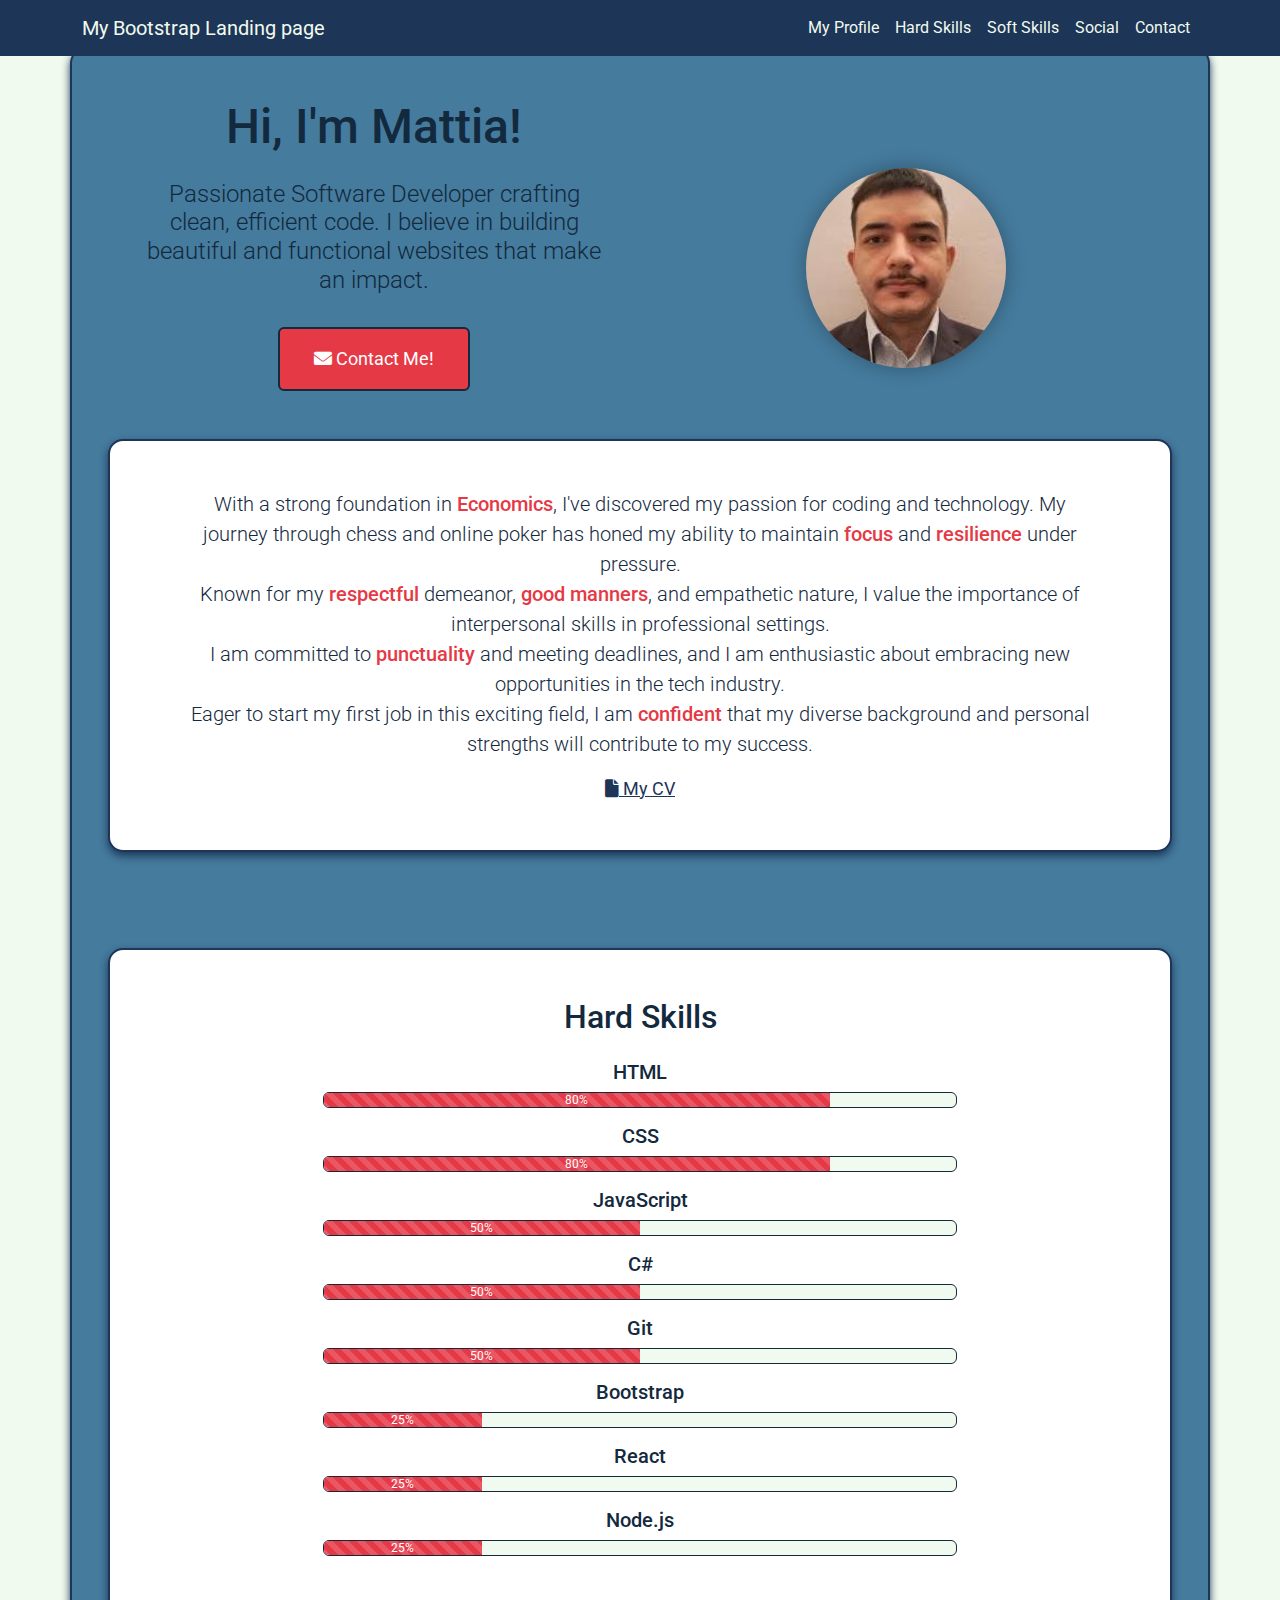
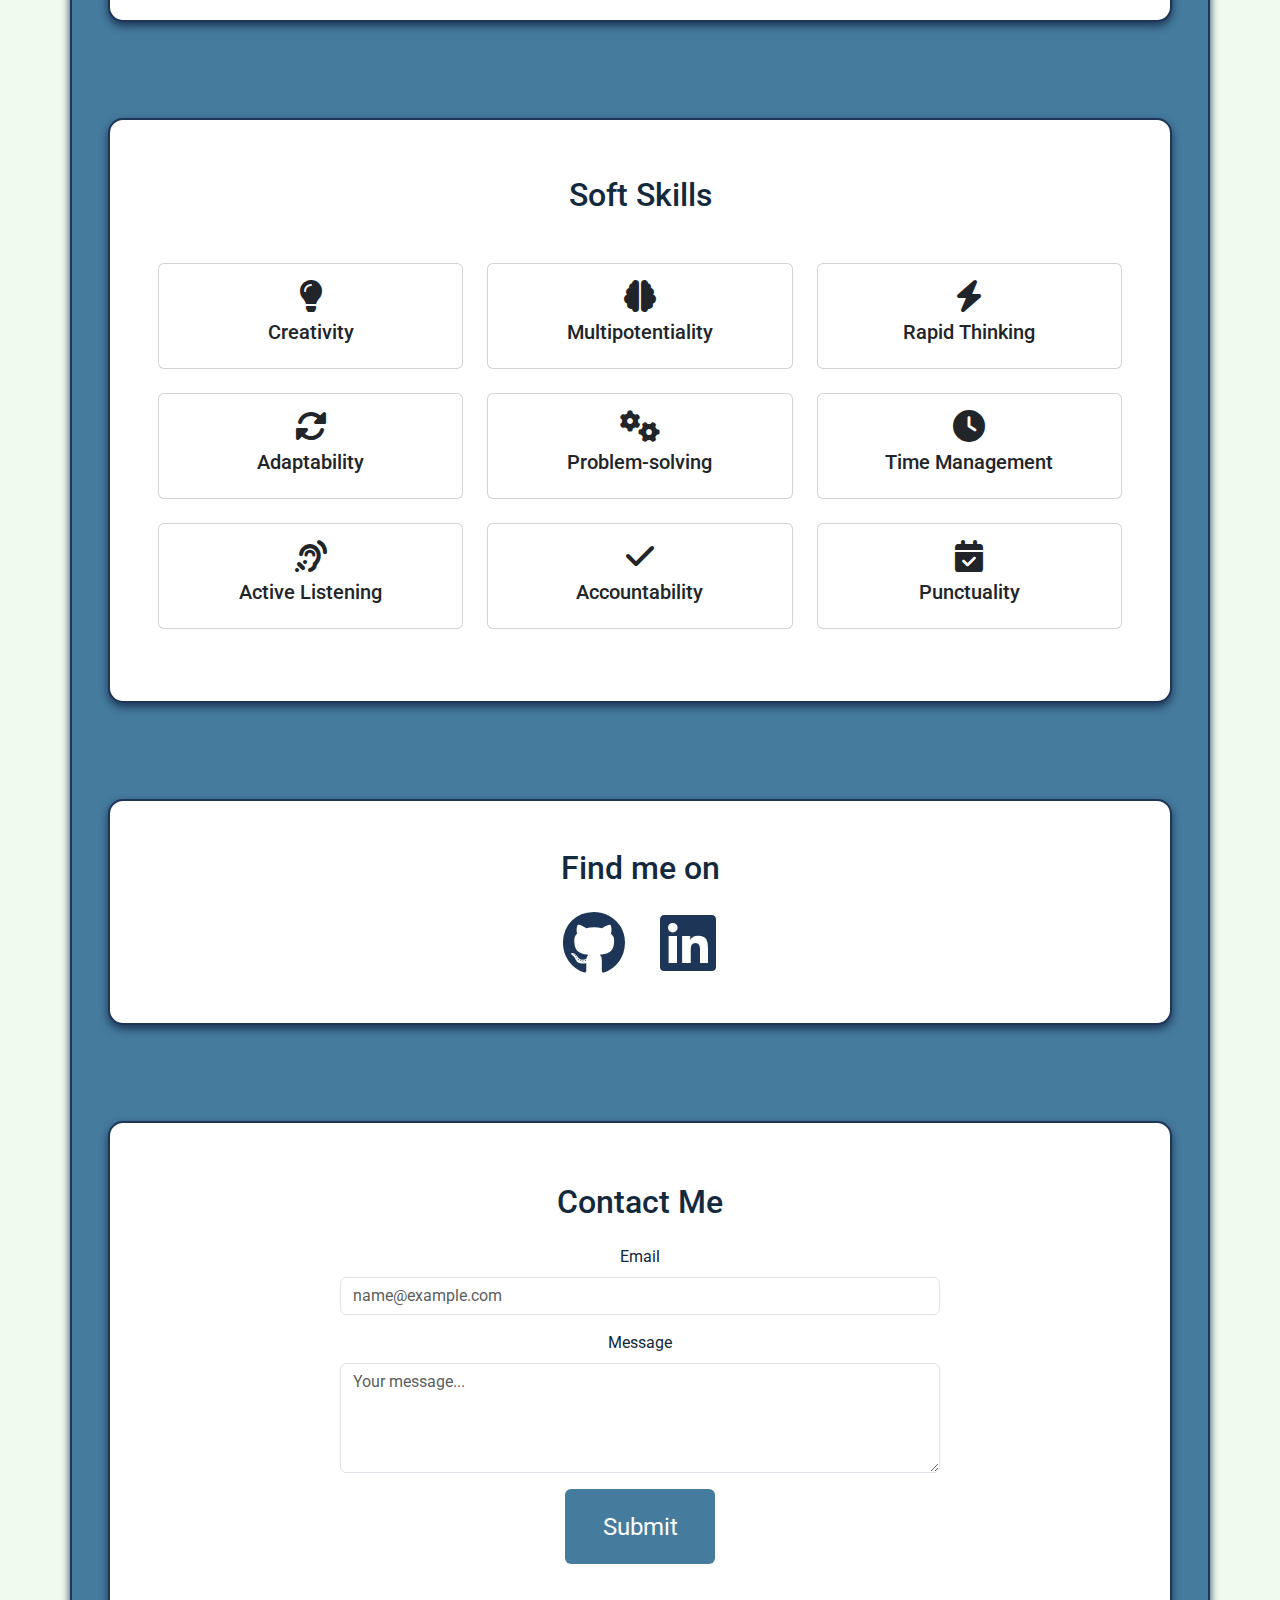
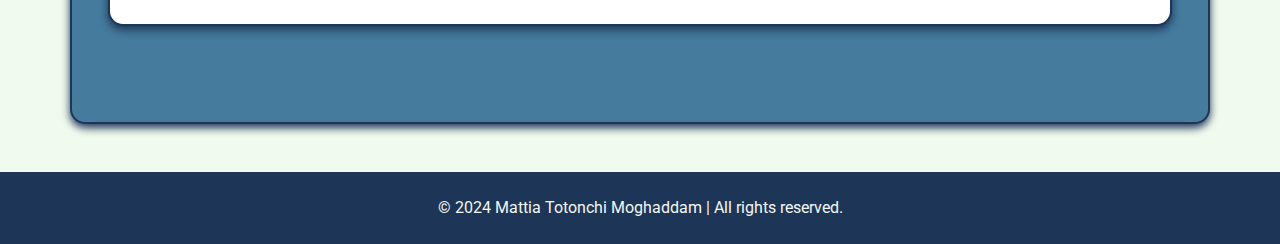
==== commit 5b31b426: "updated html" ====
--- a/esercitazioni/bootstrap-landing_page/index.html
+++ b/esercitazioni/bootstrap-landing_page/index.html
@@ -20,38 +20,84 @@
       href="https://fonts.googleapis.com/css2?family=Roboto:ital,wght@0,100;0,300;0,400;0,500;0,700;0,900;1,100;1,300;1,400;1,500;1,700;1,900&display=swap"
       rel="stylesheet"
     />
+
     <style>
       /* Color Palette */
       :root {
-        --primary-color: #575366;
-        --background-light: #6e7dab;
-        --text-color-dark: #32292f;
-        --progress-bg: #d1e3dd;
-        --melon: #5762d5;
-      }
-
+        --primary-color: #1d3557;
+        --lighter-primary-color: #457b9d;
+        --darker-color: #13293d;
+        --ultra-light: #f1faee;
+        --secondary-color: #e63946;
+      }
+    
+      /* General body styling */
       body {
         font-family: "Roboto", sans-serif;
-        margin-top: 50px;
-        color: var(--text-color-dark);
-        background-color: var(--progress-bg);
-      }
-
+        color: var(--darker-color);
+        background-color: var(--ultra-light);
+      }
+    
+      /* Animations */
+      @keyframes slidein {
+        from {
+          translate: 150vw 0;
+          scale: 200% 1;
+        }
+        to {
+          translate: 0 0;
+          scale: 100% 1;
+        }
+      }
+    
+      @keyframes slideinRight {
+        from {
+          translate: -150vw 0;
+          scale: 200% 1;
+        }
+        to {
+          translate: 0 0;
+          scale: 100% 1;
+        }
+      }
+    
+      @keyframes bounceIn {
+        0%, 20%, 50%, 80%, 100% {
+          transform: translateY(0);
+          opacity: 1;
+        }
+        40% {
+          transform: translateY(-30px);
+        }
+        60% {
+          transform: translateY(-15px);
+        }
+      }
+    
+      h1 {
+        animation-name: slidein;
+        animation-duration: 1s;
+      }
+    
+      h3 {
+        animation-name: slideinRight;
+        animation-duration: 1s;
+      }
+    
       /* Navbar styling */
       .navbar {
         background-color: var(--primary-color);
       }
-
+    
       .navbar-brand,
       .navbar-nav .nav-link {
-        color: #f4f7f5 !important;
-      }
-
+        color: var(--ultra-light) !important;
+      }
+    
       .navbar-nav .nav-link:hover {
-        color: var(--progress-bg) !important;
-      }
-
-      /* Section styling with borders, rounded corners, and box shadow */
+        color: var(--secondary-color) !important;
+      }
+      /* Section styling */
       section {
         padding: 60px 0;
         border: 2px solid var(--primary-color);
@@ -60,129 +106,148 @@
         margin-bottom: 30px;
         background-color: white;
       }
-
+    
+      /* Specific sections */
       #about {
-        background-color: var(--background-light);
-      }
+        background-color: var(--lighter-primary-color);
+      }
+    
       #contact {
         background-color: white;
       }
-
+    
       /* Social links styling */
       #social-links a {
         color: var(--primary-color);
         margin: 0 15px;
       }
-
+    
       #social-links a:hover {
-        color: var(--melon);
-      }
-
+        color: var(--secondary-color);
+      }
+    
       /* Progress bars styling */
       .progress {
-        background-color: var(--progress-bg);
-      }
-
+        background-color: var(--ultra-light);
+        border: 0.5px solid var(--darker-color);
+      }
+    
       .progress-bar {
-        background-color: var(--text-color-dark);
-      }
-
+        background-color: var(--secondary-color);
+      }
+    
       /* Button styling */
       .btn-primary {
-        background-color: var(--background-light);
+        background-color: var(--lighter-primary-color);
         border: none;
         color: white;
         width: 150px;
         height: 75px;
         font-size: x-large;
       }
-
+    
       .btn-primary:hover {
-        background-color: var(--progress-bg);
-        color: var(--text-color-dark);
-      }
-      #get-in-touch {
+        background-color: var(--secondary-color);
+        color: var(--darker-color);
+      }
+    
+      /* Hero and profile buttons */
+      #get-in-touch,
+      #my-profile {
         background-color: var(--primary-color);
         font-size: xx-large;
-        width: fit-content;
-        border: 2px solid var(--text-color-dark);
-      }
+        width: 12rem;
+        height: 4rem;
+        border: 2px solid var(--darker-color);
+      }
+    
       #get-in-touch a {
         text-decoration: none;
-        color: var(--progress-bg);
-      }
+        color: white;
+      }
+    
       #get-in-touch:hover {
-        background-color: var(--progress-bg);
-      }
+        background-color: var(--ultra-light);
+      }
+    
       #get-in-touch a:hover {
-        color: var(--text-color-dark);
-      }
-
+        color: var(--darker-color);
+      }
+    
+      #get-in-touch {
+        animation-name: bounceIn;
+        animation-duration: 1s;
+        animation-delay: 1s;
+      }
+    
+      /* Profile section */
+      #profile-section p span {
+        color: var(--secondary-color);
+        font-weight: 500;
+      }
+    
       /* Footer styling */
       footer {
         background-color: var(--primary-color);
         color: #f4f7f5;
       }
-
+    
       footer p {
         margin: 0;
       }
-
-      /* Hover effects */
+    
+      /* Soft Skills hover effect */
       #softSkills li:hover {
-        background-color: var(--melon);
-      }
+        background-color: var(--secondary-color);
+      }
+    
       #skills {
-        background-color: var(--background-light);
-      }
-
-      span {
-        color: #f4f7f5;
-      }
+        background-color: white;
+      }
+    
+      /* Tooltip customization */
       .tooltip-inner {
-        background-color: var(
-          --primary-color
-        ) !important; /* Tooltip background */
-        color: var(--progress-bg) !important; /* Tooltip text color */
-        border: 1px dotted var(--melon) !important; /* Tooltip border */
-      }
-
+        background-color: var(--primary-color) !important;
+        color: var(--ultra-light) !important;
+        border: 1px dotted var(--secondary-color) !important;
+      }
+    
       .tooltip-arrow {
-        border-top-color: var(
-          --primary-color
-        ) !important; /* Tooltip arrow color */
+        border-top-color: var(--primary-color) !important;
       }
     </style>
+    
   </head>
 
   <body>
     <!-- Navbar -->
-    <nav class="navbar navbar-expand-lg fixed-top">
+    <nav class="navbar navbar-expand-lg fixed-top" style="animation: none;">
       <div class="container">
         <a id="brand" class="navbar-brand" href="#"
           >My Bootstrap Landing page</a
         >
         <button
-          class="navbar-toggler"
-          type="button"
-          data-bs-toggle="collapse"
-          data-bs-target="#navbarNav"
-          aria-controls="navbarNav"
-          aria-expanded="false"
-          aria-label="Toggle navigation"
-        >
-          <span class="navbar-toggler-icon"></span>
-        </button>
+        class="navbar-toggler"
+        type="button"
+        data-bs-toggle="collapse"
+        data-bs-target="#navbarNav"
+        aria-controls="navbarNav"
+        aria-expanded="false"
+        aria-label="Toggle navigation"
+      >
+        <span class="navbar-toggler-icon"></span>
+      </button>
+      
         <div class="collapse navbar-collapse" id="navbarNav">
           <ul class="navbar-nav ms-auto">
             <li class="nav-item">
-              <a class="nav-link" href="#about">About me</a>
+              <a class="nav-link" href="#profile-section">My Profile</a>
+            </li>
+            <li class="nav-item">
+              <a class="nav-link" href="#skills">Hard Skills</a>
             </li>
             <li class="nav-item">
               <a class="nav-link" href="#soft">Soft Skills</a>
-            </li>
-            <li class="nav-item">
-              <a class="nav-link" href="#skills">Hard Skills</a>
             </li>
             <li class="nav-item">
               <a class="nav-link" href="#social-links">Social</a>
@@ -196,37 +261,126 @@
     </nav>
 
     <!-- Introduction Section -->
-    <section id="about" class="container my-4 p-lg-5 text-center">
-      <h1 class="mb-4">Hi I'm Mattia!</h1>
-      <p class="lead me-4 ms-4">
-        I am a passionate web developer with a focus on creating clean and
-        efficient code. <br />
-        Feel free to explore my skills and get in touch through my contact form!
-      </p>
-      <button id="get-in-touch" type="submit" class="btn mt-2">
-        <a href="#contact">Contact me!</a>
-      </button>
-      <br />
-      <br />
-      <br />
-      <p class="lead me-4 ms-4">
-        With a strong foundation in <span>Economics</span>, I've discovered my
-        passion for coding and technology. My journey through chess and online
-        poker has honed my ability to maintain <span>focus</span> and
-        <span>resilience</span> under pressure.<br />
-        Known for my <span>respectful</span> demeanor,
-        <span>good manners</span>, and empathetic nature, I value the importance
-        of interpersonal skills in professional settings.<br />
-        I am committed to <span>punctuality</span> and meeting deadlines, and I
-        am enthusiastic about embracing new opportunities in the tech
-        industry.<br />
-        Eager to start my first job in this exciting field, I am
-        <span>confident</span> that my diverse background and personal strengths
-        will contribute to my success.
-      </p>
-
+    <section id="about" class="container my-5 p-sm-5 text-center">
+      <div class="row align-items-center">
+        <div class="col-lg-6">
+          <h1 class="mb-4" style="font-size: 3rem;">Hi, I'm Mattia!</h1>
+          <h3 class="lead me-4 ms-4" style="font-size: 1.5rem;">
+            Passionate Software Developer crafting clean, efficient code. I believe in building <span>beautiful</span> and <span>functional</span> websites that make an impact.
+          </h3>
+          <button id="get-in-touch" type="submit" class="btn mt-4" style="background-color: var(--secondary-color); color: white; font-size: large;">
+            <a href="#contact" style="text-decoration: none;"><i class="fas fa-envelope"></i> Contact Me!</a>
+          </button>
+        </div>
+        <div class="col-lg-6 d-flex justify-content-evenly align-items-center">
+          <img src="[data-uri]" class="img-fluid rounded-circle animate__animated animate__zoomIn mt-5" alt="Mattia's Profile" style="width: 200px; height: 200px; object-fit: cover; box-shadow: 0px 0px 20px rgba(0,0,0,0.3);">
+        </div>
+
+      <section id="profile-section" class="container my-5 p-sm-5 text-center" >
+        <p class="lead me-4 ms-4">
+          With a strong foundation in <span>Economics</span>, I've discovered my passion for coding and technology. My journey through chess and online poker has honed my ability to maintain <span>focus</span> and <span>resilience</span> under pressure.<br />
+          Known for my <span>respectful</span> demeanor, <span>good manners</span>, and empathetic nature, I value the importance of interpersonal skills in professional settings.<br />
+          I am committed to <span>punctuality</span> and meeting deadlines, and I am enthusiastic about embracing new opportunities in the tech industry.<br />
+          Eager to start my first job in this exciting field, I am <span>confident</span> that my diverse background and personal strengths will contribute to my success.
+        </p>
+        <!-- Add a link to your profile -->
+        <a href="https://mattiatotonchi1990curriculumvitae.my.canva.site/" target="_blank" style="font-size: large; text-decoration: underline; color: var(--primary-color);"> 
+          <i class="fa-solid fa-file"></i>  My CV
+        </a>
+      </section>
+      
+      
+
+      <section id="skills" class="container my-5 p-sm-5 text-center">
+        <h2 class="mb-4">Hard Skills</h2>
+        <div class="row">
+          <div class="col-lg-8 col-md-10 mx-auto">
+            <h5>HTML</h5>
+            <div class="progress mb-3">
+              <div
+                class="progress-bar progress-bar-striped progress-bar-animated"
+                role="progressbar"
+                style="width: 80%"
+              >
+                80%
+              </div>
+            </div>
+            <h5>CSS</h5>
+            <div class="progress mb-3">
+              <div
+                class="progress-bar progress-bar-striped progress-bar-animated"
+                role="progressbar"
+                style="width: 80%"
+              >
+                80%
+              </div>
+            </div>
+            <h5>JavaScript</h5>
+            <div class="progress mb-3">
+              <div
+                class="progress-bar progress-bar-striped progress-bar-animated"
+                role="progressbar"
+                style="width: 50%"
+              >
+                50%
+              </div>
+            </div>
+            <h5>C#</h5>
+            <div class="progress mb-3">
+              <div
+                class="progress-bar progress-bar-striped progress-bar-animated"
+                role="progressbar"
+                style="width: 50%"
+              >
+                50%
+              </div>
+            </div>
+            <h5>Git</h5>
+            <div class="progress mb-3">
+              <div
+                class="progress-bar progress-bar-striped progress-bar-animated"
+                role="progressbar"
+                style="width: 50%"
+              >
+                50%
+              </div>
+            </div>
+            <h5>Bootstrap</h5>
+            <div class="progress mb-3">
+              <div
+                class="progress-bar progress-bar-striped progress-bar-animated"
+                role="progressbar"
+                style="width: 25%"
+              >
+                25%
+              </div>
+            </div>
+            <h5>React</h5>
+            <div class="progress mb-3">
+              <div
+                class="progress-bar progress-bar-striped progress-bar-animated"
+                role="progressbar"
+                style="width: 25%"
+              >
+                25%
+              </div>
+            </div>
+            <h5>Node.js</h5>
+            <div class="progress mb-3">
+              <div
+                class="progress-bar progress-bar-striped progress-bar-animated"
+                role="progressbar"
+                style="width: 25%"
+              >
+                25%
+              </div>
+            </div>
+          </div>
+        </div>
+      </section>
+  
       <!-- Soft Skills Section with Bootstrap Cards -->
-      <section id="soft" class="container my-5 p-lg-5 text-center">
+      <section id="soft" class="container my-5 p-sm-5 text-center">
         <h2 class="mt-2 mb-5">Soft Skills</h2>
         <div class="row">
           <div class="col-md-4 mb-4">
@@ -348,10 +502,10 @@
           </div>
         </div>
       </section>
-    </section>
-
+
+      
     <!-- Social Links -->
-    <section id="social-links" class="container text-center">
+    <section id="social-links" class="container my-5 p-sm-5 text-center">
       <h2 class="mb-4">Find me on</h2>
       <a
         style="text-decoration: none"
@@ -366,122 +520,36 @@
       </a>
     </section>
 
-    <!-- Skills Section with Progress Bars -->
-    <section id="skills" class="container text-center">
-      <h2 class="mb-4">Hard Skills</h2>
-      <div class="row">
-        <div class="col-lg-8 col-md-10 mx-auto">
-          <h5>HTML</h5>
-          <div class="progress mb-3">
-            <div
-              class="progress-bar progress-bar-striped progress-bar-animated"
-              role="progressbar"
-              style="width: 80%"
-            >
-              80%
-            </div>
-          </div>
-          <h5>CSS</h5>
-          <div class="progress mb-3">
-            <div
-              class="progress-bar progress-bar-striped progress-bar-animated"
-              role="progressbar"
-              style="width: 80%"
-            >
-              80%
-            </div>
-          </div>
-          <h5>JavaScript</h5>
-          <div class="progress mb-3">
-            <div
-              class="progress-bar progress-bar-striped progress-bar-animated"
-              role="progressbar"
-              style="width: 50%"
-            >
-              50%
-            </div>
-          </div>
-          <h5>C#</h5>
-          <div class="progress mb-3">
-            <div
-              class="progress-bar progress-bar-striped progress-bar-animated"
-              role="progressbar"
-              style="width: 50%"
-            >
-              50%
-            </div>
-          </div>
-          <h5>Git</h5>
-          <div class="progress mb-3">
-            <div
-              class="progress-bar progress-bar-striped progress-bar-animated"
-              role="progressbar"
-              style="width: 50%"
-            >
-              50%
-            </div>
-          </div>
-          <h5>Bootstrap</h5>
-          <div class="progress mb-3">
-            <div
-              class="progress-bar progress-bar-striped progress-bar-animated"
-              role="progressbar"
-              style="width: 25%"
-            >
-              25%
-            </div>
-          </div>
-          <h5>React</h5>
-          <div class="progress mb-3">
-            <div
-              class="progress-bar progress-bar-striped progress-bar-animated"
-              role="progressbar"
-              style="width: 25%"
-            >
-              25%
-            </div>
-          </div>
-          <h5>Node.js</h5>
-          <div class="progress mb-3">
-            <div
-              class="progress-bar progress-bar-striped progress-bar-animated"
-              role="progressbar"
-              style="width: 25%"
-            >
-              25%
-            </div>
-          </div>
-        </div>
-      </div>
+          <!-- Contact Section with Form -->
+          <section id="contact" class="container my-5 text-center">
+            <h2 class="mb-4">Contact Me</h2>
+            <form class="mx-auto" style="max-width: 600px">
+              <div class="mb-3">
+                <label for="email" class="form-label">Email</label>
+                <input
+                  type="email"
+                  class="form-control"
+                  id="email"
+                  placeholder="name@example.com"
+                  required
+                />
+              </div>
+              <div class="mb-3">
+                <label for="message" class="form-label">Message</label>
+                <textarea
+                  class="form-control"
+                  id="message"
+                  rows="4"
+                  placeholder="Your message..."
+                  required
+                ></textarea>
+              </div>
+              <button type="submit" class="btn btn-primary">Submit</button>
+            </form>
+          </section>
     </section>
 
-    <!-- Contact Section with Form -->
-    <section id="contact" class="container my-5 text-center">
-      <h2 class="mb-4">Contact Me</h2>
-      <form class="mx-auto" style="max-width: 600px">
-        <div class="mb-3">
-          <label for="email" class="form-label">Email</label>
-          <input
-            type="email"
-            class="form-control"
-            id="email"
-            placeholder="name@example.com"
-            required
-          />
-        </div>
-        <div class="mb-3">
-          <label for="message" class="form-label">Message</label>
-          <textarea
-            class="form-control"
-            id="message"
-            rows="4"
-            placeholder="Your message..."
-            required
-          ></textarea>
-        </div>
-        <button type="submit" class="btn btn-primary">Submit</button>
-      </form>
-    </section>
+
 
     <!-- Footer -->
     <footer class="py-4">
@@ -518,8 +586,6 @@
         });
       });
     </script>
-    <script>
-        
-    </script>
+
   </body>
 </html>
